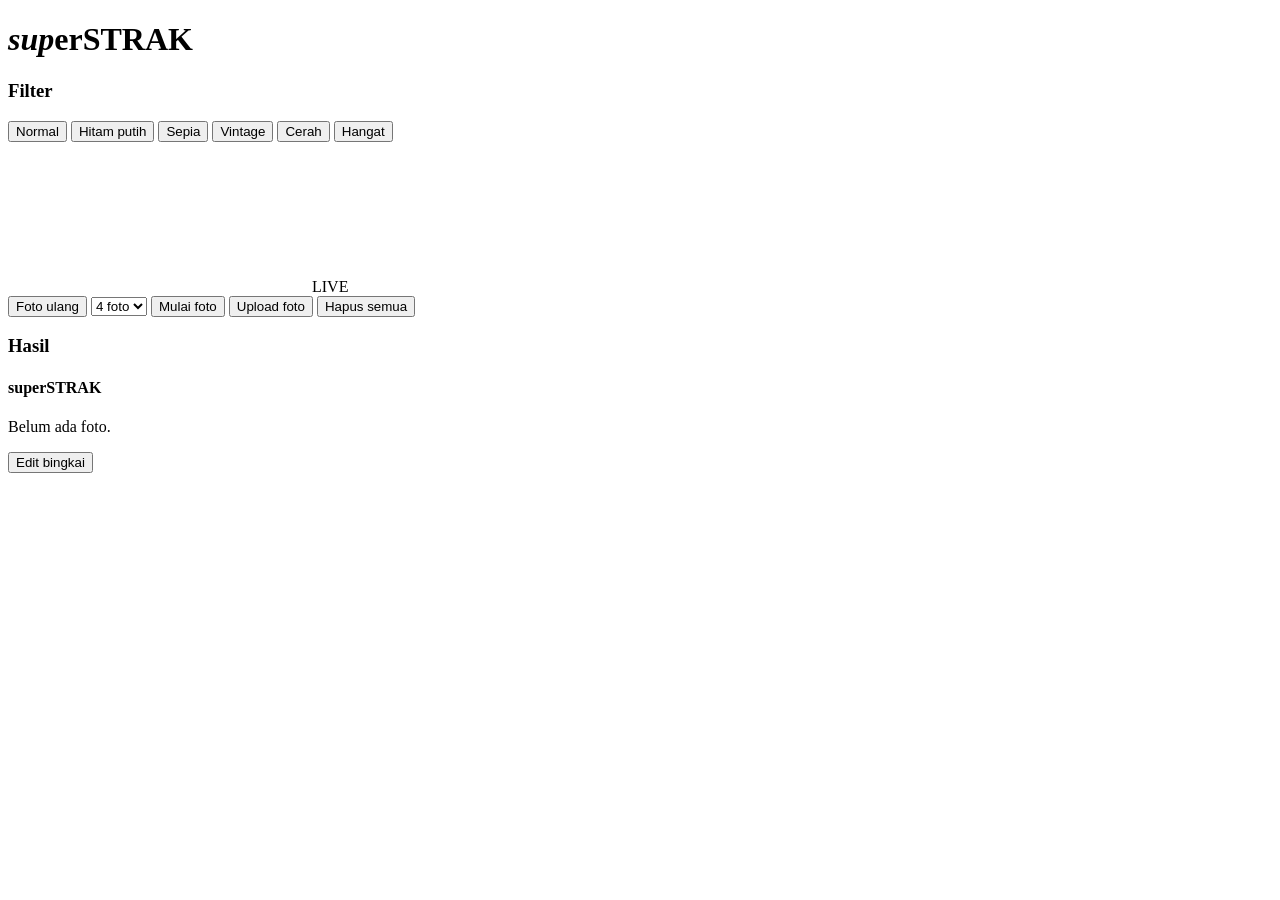
==== index.html @ f6146756 "Add files via upload" ====
<!DOCTYPE html>
<html lang="id">
<head>
<meta charset="UTF-8">
<meta name="viewport" content="width=device-width, initial-scale=1.0">
<title>superSTRAK Photobooth</title>
<link rel="stylesheet" href="css/style.css">
</head>
<body class="booth-page">
<header class="top">
  <h1 class="logo"><i class="u"><span>sup</span></i><span>er</span>STRAK</h1>
</header>

<main class="booth">
  <aside class="panel">
    <h3>Filter</h3>
    <button class="chip active" data-filter="none">Normal</button>
    <button class="chip" data-filter="grayscale(100%)">Hitam putih</button>
    <button class="chip" data-filter="sepia(100%)">Sepia</button>
    <button class="chip" data-filter="contrast(120%) saturate(80%)">Vintage</button>
    <button class="chip" data-filter="brightness(110%) saturate(130%)">Cerah</button>
    <button class="chip" data-filter="hue-rotate(-20deg) saturate(150%)">Hangat</button>
  </aside>

  <section class="stagecol">
    <div class="cam">
      <div class="frame">
        <video id="video" autoplay playsinline muted></video>
        <span class="live"><i></i>LIVE</span>
        <div id="countdown"></div>
        <div class="flash" id="flash"></div>
      </div>
    </div>
    <div class="row">
      <button class="btn ghost" id="retakeBtn">Foto ulang</button>
      <select id="layoutSelect" aria-label="Jumlah foto">
        <option value="2">2 foto</option><option value="3">3 foto</option>
        <option value="4" selected>4 foto</option><option value="6">6 foto</option>
      </select>
      <button class="btn rec" id="startBtn">Mulai foto</button>
      <button class="btn ghost" id="uploadBtn">Upload foto</button>
      <button class="btn ghost" id="deleteBtn">Hapus semua</button>
      <input type="file" id="fileInput" accept="image/*" multiple hidden>
    </div>
  </section>

  <aside class="panel">
    <h3>Hasil</h3>
    <div class="mini-strip">
      <h4>superSTRAK</h4>
      <div id="photos"><p class="empty">Belum ada foto.</p></div>
    </div>
    <button class="btn" id="editBtn">Edit bingkai</button>
  </aside>
</main>
<script src="js/main.js"></script>
</body>
</html>
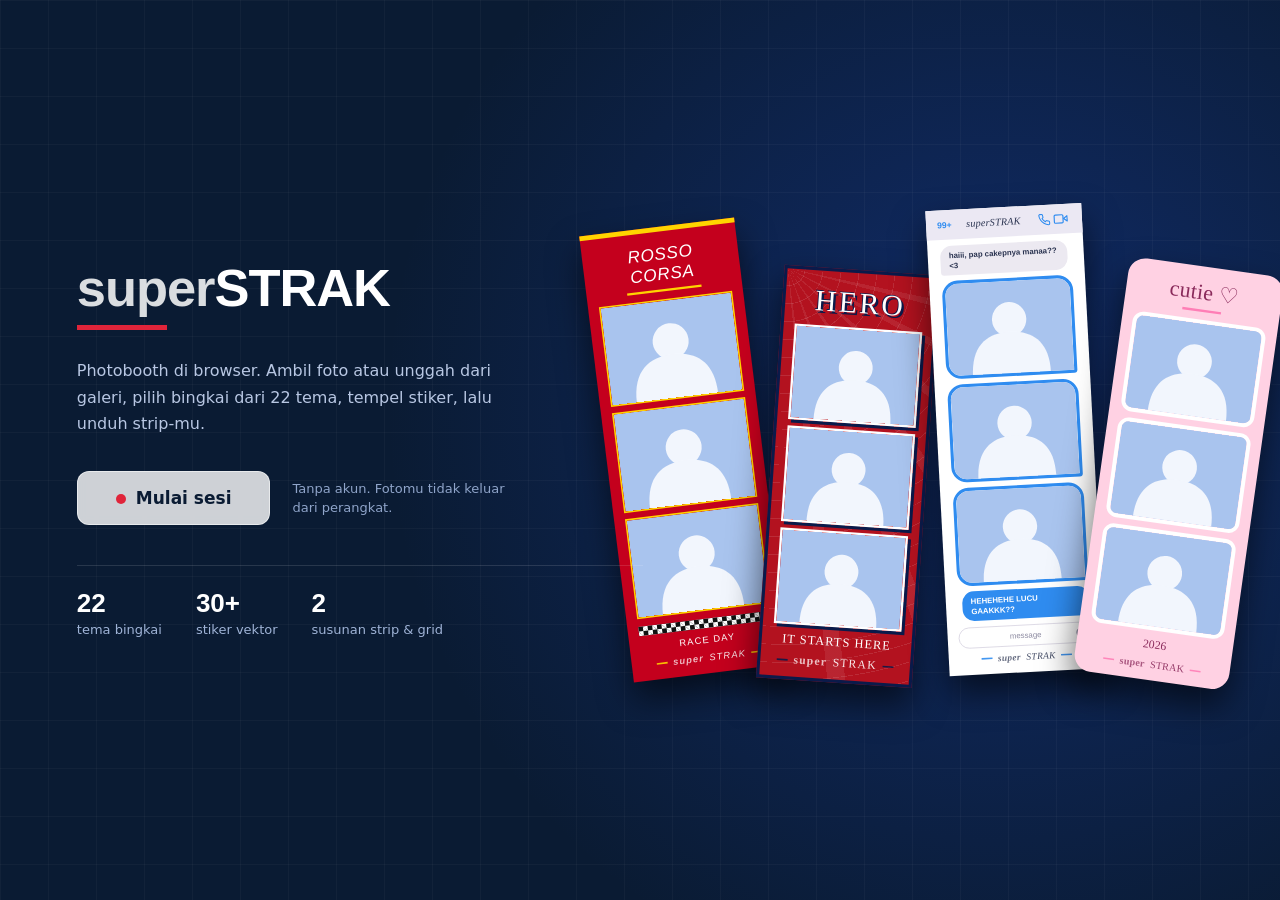
==== commit 2a784111: "Update index.html" ====
--- a/index.html
+++ b/index.html
@@ -5,54 +5,42 @@
 <meta name="viewport" content="width=device-width, initial-scale=1.0">
 <title>superSTRAK Photobooth</title>
 <link rel="stylesheet" href="css/style.css">
+<link rel="stylesheet" href="css/frames.css">
 </head>
-<body class="booth-page">
-<header class="top">
-  <h1 class="logo"><i class="u"><span>sup</span></i><span>er</span>STRAK</h1>
-</header>
+<body>
+<main class="welcome">
+  <section class="hero">
+    <h1 class="logo"><i class="u"><span>sup</span></i><span>er</span>STRAK</h1>
+    <p class="sub">Photobooth di browser. Ambil foto atau unggah dari galeri, pilih bingkai dari 22 tema, tempel stiker, lalu unduh strip-mu.</p>
+    <div class="cta">
+      <button class="btn" onclick="location.href='index.html'"><i></i>Mulai sesi</button>
+      <span class="note">Tanpa akun. Fotomu tidak keluar dari perangkat.</span>
+    </div>
+    <ul class="feats">
+      <li><b>22</b><span>tema bingkai</span></li>
+      <li><b>30+</b><span>stiker vektor</span></li>
+      <li><b>2</b><span>susunan strip &amp; grid</span></li>
+    </ul>
+  </section>
+  <div class="collage" id="collage" aria-hidden="true"></div>
+</main>
 
-<main class="booth">
-  <aside class="panel">
-    <h3>Filter</h3>
-    <button class="chip active" data-filter="none">Normal</button>
-    <button class="chip" data-filter="grayscale(100%)">Hitam putih</button>
-    <button class="chip" data-filter="sepia(100%)">Sepia</button>
-    <button class="chip" data-filter="contrast(120%) saturate(80%)">Vintage</button>
-    <button class="chip" data-filter="brightness(110%) saturate(130%)">Cerah</button>
-    <button class="chip" data-filter="hue-rotate(-20deg) saturate(150%)">Hangat</button>
-  </aside>
-
-  <section class="stagecol">
-    <div class="cam">
-      <div class="frame">
-        <video id="video" autoplay playsinline muted></video>
-        <span class="live"><i></i>LIVE</span>
-        <div id="countdown"></div>
-        <div class="flash" id="flash"></div>
-      </div>
-    </div>
-    <div class="row">
-      <button class="btn ghost" id="retakeBtn">Foto ulang</button>
-      <select id="layoutSelect" aria-label="Jumlah foto">
-        <option value="2">2 foto</option><option value="3">3 foto</option>
-        <option value="4" selected>4 foto</option><option value="6">6 foto</option>
-      </select>
-      <button class="btn rec" id="startBtn">Mulai foto</button>
-      <button class="btn ghost" id="uploadBtn">Upload foto</button>
-      <button class="btn ghost" id="deleteBtn">Hapus semua</button>
-      <input type="file" id="fileInput" accept="image/*" multiple hidden>
-    </div>
-  </section>
-
-  <aside class="panel">
-    <h3>Hasil</h3>
-    <div class="mini-strip">
-      <h4>superSTRAK</h4>
-      <div id="photos"><p class="empty">Belum ada foto.</p></div>
-    </div>
-    <button class="btn" id="editBtn">Edit bingkai</button>
-  </aside>
-</main>
-<script src="js/main.js"></script>
+<script>
+const PH = "data:image/svg+xml," + encodeURIComponent(
+  "<svg xmlns='http://www.w3.org/2000/svg' viewBox='0 0 4 3'><rect width='4' height='3' fill='#a9c4ee'/><circle cx='2' cy='1.25' r='.55' fill='#f2f6fd'/><path d='M.75 3c0-1 .55-1.35 1.25-1.35S3.25 2 3.25 3z' fill='#f2f6fd'/></svg>");
+const SHOW = [
+  ["rosso", "ROSSO CORSA", "RACE DAY"],
+  ["hero", "HERO", "IT STARTS HERE"],
+  ["chatb", "superSTRAK", "message"],
+  ["girly", "cutie ♡", "2026"]
+];
+document.getElementById("collage").innerHTML = SHOW.map((t, i) =>
+  `<div class="strip" data-theme="${t[0]}" style="--i:${i}">
+     <div class="head">${t[1]}</div>
+     <div class="photos"><img src="${PH}" alt=""><img src="${PH}" alt=""><img src="${PH}" alt=""></div>
+     <div class="foot">${t[2]}</div>
+     <div class="brand"><span>super</span>STRAK</div>
+   </div>`).join("");
+</script>
 </body>
-</html>+</html>
--- a/css/style.css
+++ b/css/style.css
@@ -0,0 +1,145 @@
+@import url('https://fonts.googleapis.com/css2?family=Syne:wght@700;800&family=DM+Sans:wght@400;500;700&family=Bangers&family=Pacifico&family=Racing+Sans+One&family=Special+Elite&family=Playfair+Display:ital,wght@1,500&display=swap');
+
+:root{
+  --navy:#0a1b33; --blue:#1f4fd8; --sky:#dce8fb; --paper:#f4f7fc;
+  --red:#e0243a; --ink:#14213a; --muted:#5b6b86; --line:#d3deef;
+}
+*{margin:0;padding:0;box-sizing:border-box}
+body{font-family:'DM Sans',system-ui,sans-serif;background:var(--paper);color:var(--ink);min-height:100vh}
+button{font:inherit;cursor:pointer;border:0}
+:focus-visible{outline:3px solid var(--red);outline-offset:2px}
+
+/* wordmark: garis merah hanya di bawah "sup" */
+.logo{font-family:'Syne',sans-serif;font-weight:800;letter-spacing:-.02em;line-height:1;white-space:nowrap}
+.logo span{font-weight:700;opacity:.85}
+.logo .u{font-style:normal;position:relative;display:inline-block}
+.logo .u::after{content:"";position:absolute;left:0;right:0;bottom:-.3em;height:.1em;background:var(--red)}
+
+/* buttons */
+.btn{padding:12px 22px;border-radius:12px;background:var(--blue);color:#fff;font-weight:700;transition:background .2s}
+.btn:hover{background:#173fb0}
+.btn.ghost{background:#fff;color:var(--blue);border:1.5px solid var(--line)}
+.btn.ghost:hover{background:var(--sky)}
+.btn.rec{background:var(--red)}
+.btn.rec:hover{background:#b91c2f}
+.chip{display:block;width:100%;padding:10px 14px;margin-bottom:8px;text-align:left;border-radius:10px;background:var(--paper);color:var(--ink);font-weight:500;border:1.5px solid transparent;transition:.2s}
+.chip:hover{border-color:var(--blue)}
+.chip.active{background:var(--navy);color:#fff;border-color:var(--navy)}
+
+/* panels */
+.panel{background:#fff;border:1px solid var(--line);border-radius:16px;padding:16px}
+.panel h2,.panel h3{font-family:'Syne',sans-serif;font-size:15px;margin-bottom:12px;color:var(--navy)}
+.top{display:flex;align-items:center;padding:12px 26px 16px;background:var(--navy);color:#fff}
+.top .logo{font-size:22px}
+
+/* WELCOME */
+.welcome{min-height:100vh;overflow:hidden;position:relative;background:var(--navy);color:#fff;
+  display:grid;grid-template-columns:minmax(0,1.05fr) minmax(0,1fr);align-items:center;gap:20px;padding:36px clamp(24px,6vw,90px)}
+.welcome::before{content:"";position:absolute;inset:0;pointer-events:none;
+  background:linear-gradient(#ffffff08 1px,transparent 1px) 0 0/48px 48px,
+             linear-gradient(90deg,#ffffff08 1px,transparent 1px) 0 0/48px 48px,
+             radial-gradient(circle at 78% 45%,#1f4fd855,transparent 55%)}
+.hero{position:relative;z-index:3;min-width:0}
+.collage{position:relative;z-index:1;pointer-events:none}
+.welcome .logo{font-size:clamp(30px,4.1vw,62px)}
+.welcome .sub{color:#b8c7e3;margin:44px 0 34px;max-width:42ch;line-height:1.65;font-size:16px}
+.cta{display:flex;align-items:center;gap:22px;flex-wrap:wrap}
+.welcome .btn{padding:16px 38px;font-size:17px;color:var(--navy);
+  background:rgba(255,255,255,.8);border:1.5px solid rgba(255,255,255,.55);
+  backdrop-filter:blur(6px);-webkit-backdrop-filter:blur(6px)}
+.welcome .btn:hover{background:rgba(255,255,255,.92)}
+.welcome .btn i{display:inline-block;width:10px;height:10px;border-radius:50%;background:var(--red);margin-right:10px}
+.note{font-size:13px;color:#8fa4c9;max-width:26ch;line-height:1.5}
+.feats{display:flex;gap:34px;list-style:none;margin-top:40px;padding-top:22px;border-top:1px solid #ffffff1f}
+.feats b{display:block;font:800 26px 'Syne',sans-serif}
+.feats span{font-size:13px;color:#9fb3d6}
+.collage{display:flex;justify-content:center;align-items:center}
+.collage .strip{flex:none;box-shadow:0 22px 44px #0009;animation:drop .8s cubic-bezier(.2,.8,.2,1) backwards;animation-delay:calc(var(--i)*.1s)}
+.collage .strip:nth-child(1){transform:rotate(-7deg) scale(.78);margin-right:-34px}
+.collage .strip:nth-child(2){transform:rotate(4deg) scale(.78) translateY(34px);margin-right:-34px}
+.collage .strip:nth-child(3){transform:rotate(-3deg) scale(.78) translateY(-14px);margin-right:-34px}
+.collage .strip:nth-child(4){transform:rotate(8deg) scale(.78) translateY(30px)}
+@keyframes drop{from{opacity:0;translate:0 -60px}to{opacity:1;translate:0 0}}
+
+/* BOOTH: pas satu layar */
+.booth-page{height:100vh;height:100dvh;overflow:hidden;display:flex;flex-direction:column}
+.booth-page .top{flex:none}
+.booth{flex:1;min-height:0;display:grid;grid-template-columns:190px 1fr 220px;gap:16px;width:100%;max-width:1300px;margin:0 auto;padding:14px 20px}
+.booth .panel{min-height:0;overflow:auto;display:flex;flex-direction:column}
+.booth .chip{padding:9px 12px;margin-bottom:6px;font-size:14px}
+.stagecol{display:flex;flex-direction:column;gap:12px;min-height:0}
+.cam{flex:1;min-height:0;display:flex;justify-content:center}
+.frame{position:relative;height:100%;aspect-ratio:4/3;max-width:100%;border-radius:18px;overflow:hidden;border:4px solid var(--navy);background:#000}
+.frame video{position:absolute;inset:0;width:100%;height:100%;object-fit:cover;transform:scaleX(-1);display:block}
+.frame::after{content:"";position:absolute;inset:14px;border:2px solid #ffffff55;border-radius:10px;pointer-events:none}
+.live{position:absolute;top:22px;left:24px;z-index:3;display:flex;align-items:center;gap:6px;font:700 12px 'DM Sans';color:#fff;background:#0a1b33a0;padding:4px 10px;border-radius:20px}
+.live i{width:8px;height:8px;border-radius:50%;background:var(--red)}
+#countdown{position:absolute;inset:0;display:grid;place-items:center;pointer-events:none;z-index:4}
+.count{font:800 130px/1 'Syne',sans-serif;color:#fff;text-shadow:0 4px 28px #000b;animation:pop .3s}
+.count.ico{display:grid;place-items:center;width:112px;height:112px;border-radius:50%;border:2.5px solid var(--red);background:none;font-size:0}
+.count.ico svg{width:56px;height:56px;filter:drop-shadow(0 2px 8px #0009)}
+@keyframes pop{from{transform:scale(.6);opacity:0}to{transform:none;opacity:1}}
+.flash{position:absolute;inset:0;background:#fff;opacity:0;pointer-events:none;z-index:5}
+.flash.go{animation:flash .5s}
+@keyframes flash{0%{opacity:.9}100%{opacity:0}}
+.row{display:flex;flex-wrap:wrap;gap:10px;justify-content:center;align-items:center}
+.row select{padding:11px;border-radius:10px;border:1.5px solid var(--line);font:inherit;background:#fff}
+
+/* panel Hasil (halaman kamera) */
+.mini-strip{flex:1;min-height:0;background:var(--navy);padding:10px;border-radius:4px;display:flex;flex-direction:column;gap:8px;align-items:center;overflow:auto}
+.mini-strip h4{flex:none;font:800 13px 'Syne',sans-serif;color:#fff;letter-spacing:.04em}
+.mini-strip h4::after{content:"";display:block;height:3px;width:60%;background:var(--red);margin:4px auto 0}
+.mini-strip #photos{width:100%;display:grid;grid-template-columns:1fr;gap:6px;align-content:start}
+.mini-strip #photos.two{grid-template-columns:1fr 1fr}
+.mini-strip #photos img{width:100%;aspect-ratio:4/3;object-fit:cover;display:block}
+.mini-strip .empty{color:#8fa4c9;font-size:13px;text-align:center;padding:20px 6px}
+#editBtn{flex:none;width:100%;margin-top:12px}
+
+/* EDIT: pas satu layar. Kotak kiri dan kanan berada di tengah (vertikal) */
+.edit-page{height:100vh;height:100dvh;overflow:hidden;display:flex;flex-direction:column}
+.edit-page .top{flex:none}
+.editor{flex:1;min-height:0;display:grid;grid-template-columns:380px minmax(0,1fr) 380px;grid-template-rows:minmax(0,1fr);gap:16px;width:100%;max-width:1400px;margin:0 auto;padding:14px 20px}
+.side{display:flex;flex-direction:column;gap:12px;min-height:0;min-width:0;overflow-y:auto;overflow-x:hidden;
+  justify-content:center;justify-content:safe center}
+.side .panel{flex:none}
+.side.dock{display:grid;grid-template-columns:1fr 1fr;gap:12px;
+  align-items:center;
+  align-content:center;align-content:safe center}
+.stage{display:flex;flex-direction:column;gap:12px;min-height:0;min-width:0}
+.fitwrap{flex:1;min-height:0;display:flex;justify-content:center;align-items:center}
+.fit{flex:none;position:relative}
+.cap{padding:14px;width:max-content;transform-origin:top left}
+.chips2{display:grid;grid-template-columns:1fr 1fr;gap:6px}
+.chips2 .chip{margin:0;text-align:center;font-size:11.5px;padding:7px 2px}
+.cols{display:grid;grid-template-columns:1fr;gap:6px}
+.cols .chip{margin:0;text-align:center;font-size:12px;padding:8px 4px}
+.swatches{display:flex;flex-wrap:wrap;gap:7px}
+.swatch{width:26px;height:26px;border-radius:50%;border:2px solid #fff;box-shadow:0 0 0 1.5px var(--line)}
+.swatch.active{box-shadow:0 0 0 3px var(--red)}
+.hint{font-size:12px;color:var(--muted);margin-top:8px;line-height:1.5}
+.tools{display:flex;gap:5px;margin-top:10px}
+.tools button{flex:1;padding:7px 0;border-radius:8px;background:var(--navy);color:#fff}
+
+/* RESPONSIVE */
+@media(max-width:1250px){
+  .editor{grid-template-columns:340px minmax(0,1fr) 340px}
+}
+@media(max-width:1150px){
+  /* layar sempit: kotak kembali menumpuk supaya tidak berdesakan */
+  .editor{grid-template-columns:210px minmax(0,1fr) 210px}
+  .side.dock{grid-template-columns:1fr}
+}
+@media(max-width:900px){
+  .welcome{grid-template-columns:1fr;padding:32px 24px}
+  .welcome .logo{font-size:clamp(30px,10vw,62px)}
+  .collage{min-height:420px;transform:scale(.75)}
+  .booth-page,.edit-page{height:auto;overflow:auto}
+  .booth,.editor{grid-template-columns:1fr;grid-template-rows:auto}
+  .cam{display:block}
+  .frame{height:auto;width:100%}
+  .mini-strip{min-height:260px}
+  .editor .side{order:2;overflow:visible;justify-content:flex-start}
+  .side.dock{align-content:start;align-items:start}
+  .fitwrap{flex:none}
+}
+@media(prefers-reduced-motion:reduce){*{animation:none!important;transition:none!important}}
--- a/css/frames.css
+++ b/css/frames.css
@@ -0,0 +1,211 @@
+/* panel stiker */
+.stkgrid{display:grid;grid-template-columns:repeat(5,1fr);gap:4px}
+.stkgrid button{aspect-ratio:1;padding:3px;display:grid;place-items:center;background:var(--paper);border-radius:8px;font-size:0}
+.stkgrid button img{width:100%;height:100%;object-fit:contain;display:block}
+.stkgrid button:hover{background:var(--sky)}
+
+/* dasar strip */
+.strip{--bg:#0f2547;--fg:#fff;--acc:#e0243a;
+  position:relative;width:200px;padding:16px 14px 14px;background-color:var(--bg);color:var(--fg);
+  display:flex;flex-direction:column;align-items:center;gap:10px;box-shadow:0 18px 40px #0a1b3340}
+.strip.cols-2{width:400px}
+.strip .head{font:800 19px/1.15 'Syne',sans-serif;text-align:center;outline:none;letter-spacing:.01em;max-width:100%;overflow-wrap:anywhere}
+.strip .head::after{content:"";display:block;height:3px;width:56%;background:var(--acc);margin:6px auto 0}
+.strip .photos{width:100%;display:flex;flex-direction:column;gap:8px}
+.strip.cols-2 .photos{display:grid;grid-template-columns:1fr 1fr;align-content:start}
+.strip .photos img{width:100%;aspect-ratio:4/3;object-fit:cover;display:block}
+.strip .foot{text-align:center;font-size:12px;line-height:1.5;outline:none;max-width:100%;overflow-wrap:anywhere}
+.strip .empty{padding:40px 10px;text-align:center;font-size:13px}
+
+/* stiker: dekorasi tema (di dalam bingkai) dan stiker bebas */
+.strip .stk{position:absolute;width:28px;height:28px;pointer-events:none;z-index:8}
+.ustk{position:absolute;cursor:grab;touch-action:none;user-select:none;-webkit-user-drag:none;z-index:10}
+.ustk.sel{outline:2px dashed var(--red);outline-offset:3px}
+
+/* tulisan superSTRAK di bawah bingkai */
+.strip .brand{display:flex;align-items:center;justify-content:center;gap:7px;width:100%;
+  font:800 11px/1 'Syne',sans-serif;letter-spacing:.14em;opacity:.9;user-select:none}
+.strip .brand span{font-weight:700;opacity:.8}
+.strip .brand::before,.strip .brand::after{content:"";flex:none;height:2px;width:14px;background:var(--acc)}
+.strip[data-theme=comic] .brand,.strip[data-theme=manga] .brand,.strip[data-theme=popart] .brand,
+.strip[data-theme=hero] .brand,.strip[data-theme=multi] .brand{font:400 15px/1 'Bangers',cursive;letter-spacing:.1em}
+.strip[data-theme=girly] .brand,.strip[data-theme=cat] .brand,.strip[data-theme=denim] .brand{font:400 13px/1 'Pacifico',cursive;letter-spacing:.02em}
+.strip[data-theme=rosso] .brand,.strip[data-theme=silver] .brand,.strip[data-theme=armor] .brand,.strip[data-theme=kart] .brand{font:400 12px/1 'Racing Sans One',sans-serif;font-style:italic;letter-spacing:.12em}
+.strip[data-theme=film] .brand,.strip[data-theme=vintage] .brand,.strip[data-theme=tiket] .brand,.strip[data-theme=checker] .brand{font:400 12px/1 'Special Elite',monospace;letter-spacing:.1em}
+.strip[data-theme=blob] .brand,.strip[data-theme^=chat] .brand{font:italic 500 12px/1 'Playfair Display',serif;letter-spacing:.04em}
+.strip[data-theme=retro] .brand{font:700 10px/1 Arial,sans-serif;letter-spacing:.05em}
+
+/* elegan */
+.strip[data-theme=elegan] .photos img{border:2px solid #ffffff55}
+.strip[data-theme=elegan] .stk{width:24px;height:24px}
+
+/* komik hero */
+.strip[data-theme=comic]{--bg:#ffd93b;--fg:#111;border:5px solid #111;background-image:radial-gradient(#e9b800 22%,transparent 24%);background-size:12px 12px}
+.strip[data-theme=comic] .head{font:400 34px 'Bangers',cursive;color:#fff;background:var(--acc);padding:2px 16px;transform:rotate(-3deg);border:3px solid #111;box-shadow:4px 4px 0 #111;letter-spacing:.05em}
+.strip[data-theme=comic] .head::after{display:none}
+.strip[data-theme=comic] .photos img{border:3px solid #111;box-shadow:3px 3px 0 #111}
+.strip[data-theme=comic] .foot{font:400 18px 'Bangers',cursive;letter-spacing:.06em}
+
+/* manga */
+.strip[data-theme=manga]{--bg:#fff;--fg:#111;--acc:#111;border:4px solid #111;background-image:repeating-linear-gradient(90deg,#00000014 0 1px,transparent 1px 7px)}
+.strip[data-theme=manga] .head{font:400 40px 'Bangers',cursive;font-style:italic;letter-spacing:.06em}
+.strip[data-theme=manga] .head::after{height:5px;width:80%}
+.strip[data-theme=manga] .photos img{border:3px solid #111}
+.strip[data-theme=manga] .foot{font:400 16px 'Bangers',cursive;letter-spacing:.08em}
+
+/* pop art */
+.strip[data-theme=popart]{--bg:#1f4fd8;--fg:#fff;border:5px solid #111;background-image:radial-gradient(#ffffff40 22%,transparent 24%);background-size:10px 10px}
+.strip[data-theme=popart] .head{font:400 34px 'Bangers',cursive;color:#111;background:#fff;border:3px solid #111;border-radius:50%;padding:6px 26px;letter-spacing:.05em}
+.strip[data-theme=popart] .head::after{display:none}
+.strip[data-theme=popart] .photos img{border:4px solid #fff;box-shadow:4px 4px 0 #e0243a}
+.strip[data-theme=popart] .foot{font:400 18px 'Bangers',cursive;letter-spacing:.06em}
+
+/* hero web (merah-biru, jaring) */
+.strip[data-theme=hero]{--bg:#b3121f;--fg:#fff;--acc:#0b1a4a;border:4px solid #0b1a4a;
+  background-image:repeating-conic-gradient(from 0deg at 0% 0%,#ffffff14 0 2.5deg,transparent 2.5deg 14deg),repeating-radial-gradient(circle at 0% 0%,transparent 0 22px,#ffffff1c 22px 23px)}
+.strip[data-theme=hero] .head{font:400 38px 'Bangers',cursive;letter-spacing:.08em;color:#fff;text-shadow:3px 3px 0 #0b1a4a,-1px -1px 0 #0b1a4a}
+.strip[data-theme=hero] .head::after{display:none}
+.strip[data-theme=hero] .photos img{border:3px solid #fff;box-shadow:4px 4px 0 #0b1a4a}
+.strip[data-theme=hero] .foot{font:400 16px 'Bangers',cursive;letter-spacing:.08em}
+
+/* multiverse (neon cyan-pink) */
+.strip[data-theme=multi]{--bg:#16112e;--fg:#fff;--acc:#00e5ff;border:3px solid #00e5ff;box-shadow:6px 6px 0 #ff2d95;
+  background-image:radial-gradient(#ff2d9533 22%,transparent 24%);background-size:10px 10px}
+.strip[data-theme=multi] .head{font:400 28px 'Bangers',cursive;letter-spacing:.08em;color:#00e5ff;text-shadow:2px 2px 0 #ff2d95}
+.strip[data-theme=multi] .head::after{display:none}
+.strip[data-theme=multi] .photos{gap:12px}
+.strip[data-theme=multi] .photos img{border:2px solid #fff;box-shadow:-3px -3px 0 #00e5ff,3px 3px 0 #ff2d95}
+.strip[data-theme=multi] .foot{font:400 14px 'Bangers',cursive;letter-spacing:.1em;color:#00e5ff}
+
+/* armor gold */
+.strip[data-theme=armor]{--bg:#7a0a14;--fg:#ffe9a8;--acc:#e8b93a;border:5px solid #e8b93a;
+  background-image:linear-gradient(160deg,#ffffff14,transparent 45%),repeating-linear-gradient(90deg,#00000022 0 2px,transparent 2px 12px)}
+.strip[data-theme=armor] .head{font:400 28px 'Racing Sans One',sans-serif;letter-spacing:.1em;color:#ffd36b}
+.strip[data-theme=armor] .photos img{border:3px solid #e8b93a}
+.strip[data-theme=armor] .foot{font:400 12px 'Racing Sans One',sans-serif;letter-spacing:.14em}
+
+/* girly */
+.strip[data-theme=girly]{--bg:#ffd1e3;--fg:#8a2a5b;--acc:#ff7eb6;border-radius:22px}
+.strip[data-theme=girly] .head{font:400 28px 'Pacifico',cursive}
+.strip[data-theme=girly] .photos img{border:5px solid #fff;border-radius:14px}
+.strip[data-theme=girly] .foot{font:400 15px 'Pacifico',cursive}
+
+/* kucing */
+.strip[data-theme=cat]{--bg:#ffe3c8;--fg:#7a4a2b;--acc:#ff9a62;border:4px solid #7a4a2b;border-radius:28px;
+  background-image:radial-gradient(#ffcfa5 18%,transparent 20%);background-size:16px 16px}
+.strip[data-theme=cat] .head{font:400 28px 'Pacifico',cursive}
+.strip[data-theme=cat] .photos img{border:4px solid #fff;border-radius:18px}
+.strip[data-theme=cat] .foot{font:400 15px 'Pacifico',cursive}
+
+/* blob (foto berbentuk organik) */
+.strip[data-theme=blob]{--bg:#7d0b1c;--fg:#fff;--acc:#fff;background-image:radial-gradient(circle at 20% 8%,#ffffff26,transparent 42%)}
+.strip[data-theme=blob] .head{font:italic 500 26px 'Playfair Display',serif}
+.strip[data-theme=blob] .head::after{height:1px;width:34%}
+.strip[data-theme=blob] .photos img{border:2px solid #ffffffd0;border-radius:52% 48% 50% 50%/46% 54% 46% 54%}
+.strip[data-theme=blob] .photos img:nth-child(even){border-radius:46% 54% 44% 56%/54% 46% 56% 44%}
+.strip[data-theme=blob] .foot{font:italic 500 13px 'Playfair Display',serif}
+
+/* checker (kotak-kotak hijau) */
+.strip[data-theme=checker]{--bg:#2f5d50;--fg:#fff;--acc:#ffd36b;padding:24px 22px 18px;
+  background-image:repeating-conic-gradient(#efe6c8 0 25%,transparent 0 50%);background-size:16px 16px}
+.strip[data-theme=checker] .head{background:var(--bg);padding:4px 16px;border-radius:20px;font:400 20px 'Pacifico',cursive}
+.strip[data-theme=checker] .head::after{display:none}
+.strip[data-theme=checker] .photos{background:var(--bg);padding:7px;border:3px solid #efe6c8}
+.strip[data-theme=checker] .foot,.strip[data-theme=checker] .brand{background:var(--bg);padding:4px 12px;border-radius:12px;width:auto;font-family:'Special Elite',monospace}
+.strip[data-theme=checker] .foot{font-size:11px}
+
+/* denim jahitan */
+.strip[data-theme=denim]{--bg:#3f6597;--fg:#fff;--acc:#f6f3ea;border:3px dashed #f6f3ea;
+  background-image:repeating-linear-gradient(0deg,#ffffff1a 0 5px,transparent 5px 10px),repeating-linear-gradient(90deg,#00000022 0 5px,transparent 5px 10px)}
+.strip[data-theme=denim] .head{font:400 26px 'Pacifico',cursive}
+.strip[data-theme=denim] .photos img{border:6px solid #f6f3ea;box-shadow:0 2px 5px #0006}
+.strip[data-theme=denim] .photos img:nth-child(odd){transform:rotate(-1deg)}
+.strip[data-theme=denim] .photos img:nth-child(even){transform:rotate(1deg)}
+.strip[data-theme=denim] .foot{font:400 14px 'Pacifico',cursive}
+
+/* tiket (boarding pass) */
+.strip[data-theme=tiket]{--bg:#f4ecd8;--fg:#1c2a4a;--acc:#1f5f3a;padding-top:0}
+.strip[data-theme=tiket] .head{width:calc(100% + 28px);max-width:none;margin:0 -14px;padding:9px 6px;background:var(--acc);color:#fff;font:700 11px 'Syne',sans-serif;letter-spacing:.28em}
+.strip[data-theme=tiket] .head::after{display:none}
+.strip[data-theme=tiket] .photos img{border:1px solid #1c2a4a44}
+.strip[data-theme=tiket] .foot{width:100%;padding-top:10px;border-top:2px dashed #1c2a4a66;font:400 11px 'Special Elite',monospace}
+.strip[data-theme=tiket] .foot::before{content:"";display:block;height:22px;margin-bottom:6px;
+  background:repeating-linear-gradient(90deg,#1c2a4a 0 2px,transparent 2px 4px,#1c2a4a 4px 5px,transparent 5px 8px,#1c2a4a 8px 11px,transparent 11px 13px)}
+
+/* perangko */
+.strip[data-theme=perangko]{--bg:#6b0f1f;--fg:#fff;--acc:#ffd9a0;border:12px solid #fff}
+.strip[data-theme=perangko]::before{content:"";position:absolute;inset:-12px;border:6px dotted #f4f7fc;pointer-events:none;z-index:6}
+.strip[data-theme=perangko] .head{font:800 16px 'Syne',sans-serif}
+.strip[data-theme=perangko] .photos img{border:2px solid #ffffff44}
+.strip[data-theme=perangko] .foot{color:#f3d9b5}
+
+/* retro window (gaya Paint) */
+.strip[data-theme=retro]{--bg:#c0c0c0;--fg:#000;--acc:#000080;padding:3px 3px 6px;gap:6px;border:2px solid;border-color:#fff #404040 #404040 #fff;font-family:Arial,sans-serif}
+.strip[data-theme=retro] .head{align-self:stretch;max-width:none;display:flex;justify-content:space-between;background:linear-gradient(90deg,#000080,#1084d0);color:#fff;font:700 10px Arial,sans-serif;padding:3px 4px;letter-spacing:0;text-align:left}
+.strip[data-theme=retro] .head::after{content:"_ □ ×";display:inline;width:auto;height:auto;background:none;margin:0;letter-spacing:2px}
+.strip[data-theme=retro] .photos{padding:6px;background:#fff;border:2px solid;border-color:#808080 #fff #fff #808080}
+.strip[data-theme=retro] .photos img{border:0}
+.strip[data-theme=retro] .foot{align-self:stretch;text-align:left;font:11px Arial,sans-serif;padding:2px 4px;border:1px solid;border-color:#808080 #fff #fff #808080}
+
+/* chat: Chat Biru (chatb) dan Chat Abu (chatg) */
+.strip[data-theme^=chat]{--bg:#fff;--fg:#2a3350;--acc:#2f8cf0;padding-top:0;gap:8px}
+
+/* header chat: abu penuh sampai tepi kanan, "99+" di kiri, ikon voice call + video call di kanan */
+.strip[data-theme^=chat] .head{
+  align-self:center;width:calc(100% + 28px);max-width:none;margin:0 -14px;padding:10px 14px;
+  display:flex;align-items:center;justify-content:space-between;
+  background:#ebe8f3;color:#2a3350;font:italic 500 13px 'Playfair Display',serif;letter-spacing:.02em}
+.strip[data-theme^=chat] .head::before{content:"99+";font:700 11px 'DM Sans',sans-serif;font-style:normal;letter-spacing:0;color:#2f8cf0}
+.strip[data-theme^=chat] .head::after{
+  content:"";display:block;flex:none;width:46px;height:18px;margin:0;border:0;border-radius:0;
+  background:url("data:image/svg+xml,%3Csvg xmlns='http://www.w3.org/2000/svg' viewBox='0 0 50 24' fill='none' stroke='%232f8cf0' stroke-width='2' stroke-linecap='round' stroke-linejoin='round'%3E%3Cg transform='translate(-1 1) scale(.9)'%3E%3Cpath d='M22 16.92v3a2 2 0 0 1-2.18 2 19.79 19.79 0 0 1-8.63-3.07 19.5 19.5 0 0 1-6-6 19.79 19.79 0 0 1-3.07-8.67A2 2 0 0 1 4.11 2h3a2 2 0 0 1 2 1.72 12.84 12.84 0 0 0 .7 2.81 2 2 0 0 1-.45 2.11L8.09 9.91a16 16 0 0 0 6 6l1.27-1.27a2 2 0 0 1 2.11-.45 12.84 12.84 0 0 0 2.81.7A2 2 0 0 1 22 16.92z'/%3E%3C/g%3E%3Cg transform='translate(27 0)'%3E%3Crect x='0' y='5' width='15' height='14' rx='2'/%3E%3Cpath d='M22 7l-6 4.5 6 4.5z'/%3E%3C/g%3E%3C/svg%3E") center/contain no-repeat}
+
+.strip[data-theme^=chat] .photos{gap:7px;padding:0 2px}
+.strip[data-theme^=chat] .photos::before,.strip[data-theme^=chat] .photos::after{width:max-content;max-width:84%;padding:6px 11px;border-radius:15px;font:600 10px/1.3 'DM Sans',sans-serif}
+.strip.cols-2[data-theme^=chat] .photos::before,.strip.cols-2[data-theme^=chat] .photos::after{grid-column:1/-1}
+.strip[data-theme^=chat] .foot{position:relative;width:100%;padding:7px 14px;background:#fff;border:1.5px solid #d6d2e0;border-radius:20px;font:500 10px 'DM Sans',sans-serif;color:#8c8aa0;text-align:center}
+.strip[data-theme^=chat] .foot::after{content:"";position:absolute;right:9px;top:50%;width:11px;height:11px;margin-top:-5.5px;border-radius:50%;background:#9a98ad}
+
+/* Chat Biru: foto bubble biru, pesan abu di atas, biru di bawah */
+.strip[data-theme=chatb] .photos img{border:4px solid #2f8cf0;border-radius:20px 20px 4px 20px;background:#fff}
+.strip[data-theme=chatb] .photos::before{content:"haiii, pap cakepnya manaa?? <3";align-self:flex-start;justify-self:start;background:#ece9f1;color:#2a3350;border-bottom-left-radius:4px}
+.strip[data-theme=chatb] .photos::after{content:"HEHEHEHE LUCU GAAKKK??";align-self:flex-end;justify-self:end;background:#2f8cf0;color:#fff;border-bottom-right-radius:4px}
+
+/* Chat Abu: foto bubble abu, pesan biru di atas, abu di bawah */
+.strip[data-theme=chatg] .photos img{border:5px solid #e6e3ec;border-radius:20px 20px 20px 4px;background:#fff}
+.strip[data-theme=chatg] .photos::before{content:"gantian kamu yang pap yaaa";align-self:flex-end;justify-self:end;background:#2f8cf0;color:#fff;border-bottom-right-radius:4px}
+.strip[data-theme=chatg] .photos::after{content:"pap orangg cakepp";align-self:flex-start;justify-self:start;background:#ece9f1;color:#2a3350;border-bottom-left-radius:4px}
+
+/* F1 Rosso (merah-kuning) */
+.strip[data-theme=rosso]{--bg:#c4001d;--fg:#fff;--acc:#ffd400;border-top:6px solid #ffd400}
+.strip[data-theme=rosso] .head,.strip[data-theme=silver] .head{font:400 22px 'Racing Sans One',sans-serif;font-style:italic;letter-spacing:.04em}
+.strip[data-theme=rosso] .photos img{border:2px solid #ffd400}
+.strip[data-theme=rosso] .foot,.strip[data-theme=silver] .foot,.strip[data-theme=kart] .foot{font:400 12px 'Racing Sans One',sans-serif;letter-spacing:.12em;width:100%}
+.strip[data-theme=rosso] .foot::before,.strip[data-theme=silver] .foot::before,.strip[data-theme=kart] .foot::before{content:"";display:block;height:12px;margin-bottom:8px;background-color:#111;
+  background-image:linear-gradient(45deg,#fff 25%,transparent 25%,transparent 75%,#fff 75%),linear-gradient(45deg,#fff 25%,transparent 25%,transparent 75%,#fff 75%);
+  background-size:12px 12px;background-position:0 0,6px 6px}
+
+/* F1 Silver (perak-tosca) */
+.strip[data-theme=silver]{--bg:#c4cad1;--fg:#0b0f14;--acc:#00c2b0;background-image:linear-gradient(160deg,#e9edf1,#9aa2ab);border-top:6px solid #00c2b0}
+.strip[data-theme=silver] .photos img{border:2px solid #0b0f14}
+
+/* go-kart */
+.strip[data-theme=kart]{--bg:#1b1b1b;--fg:#fff;--acc:#ffd400;border:5px solid #ffd400;background-image:repeating-linear-gradient(-45deg,#ffffff08 0 6px,transparent 6px 12px)}
+.strip[data-theme=kart] .head{font:400 26px 'Racing Sans One',sans-serif;font-style:italic;color:#111;background:#ffd400;padding:2px 14px;transform:skewX(-8deg)}
+.strip[data-theme=kart] .head::after{display:none}
+.strip[data-theme=kart] .photos img{border:3px solid #ffd400}
+
+/* film 35mm */
+.strip[data-theme=film]{--bg:#161616;--fg:#f0b429;--acc:#f0b429;padding:16px 32px 14px}
+.strip[data-theme=film]::before,.strip[data-theme=film]::after{content:"";position:absolute;top:0;bottom:0;width:12px;background-image:repeating-linear-gradient(to bottom,transparent 0 7px,#f4efe0 7px 17px)}
+.strip[data-theme=film]::before{left:8px}
+.strip[data-theme=film]::after{right:8px}
+.strip[data-theme=film] .head,.strip[data-theme=film] .foot{font-family:'Special Elite',monospace}
+.strip[data-theme=film] .photos img{border:3px solid #2b2b2b}
+
+/* vintage */
+.strip[data-theme=vintage]{--bg:#f1e4c8;--fg:#5a3e22;--acc:#8a6a3b;border:8px double #8a6a3b}
+.strip[data-theme=vintage] .head,.strip[data-theme=vintage] .foot{font-family:'Special Elite',monospace}
+.strip[data-theme=vintage] .photos img{border:6px solid #fff;border-bottom-width:14px;box-shadow:0 2px 6px #0004}
+.strip[data-theme=vintage] .photos img:nth-child(odd){transform:rotate(-1.5deg)}
+.strip[data-theme=vintage] .photos img:nth-child(even){transform:rotate(1.5deg)}
